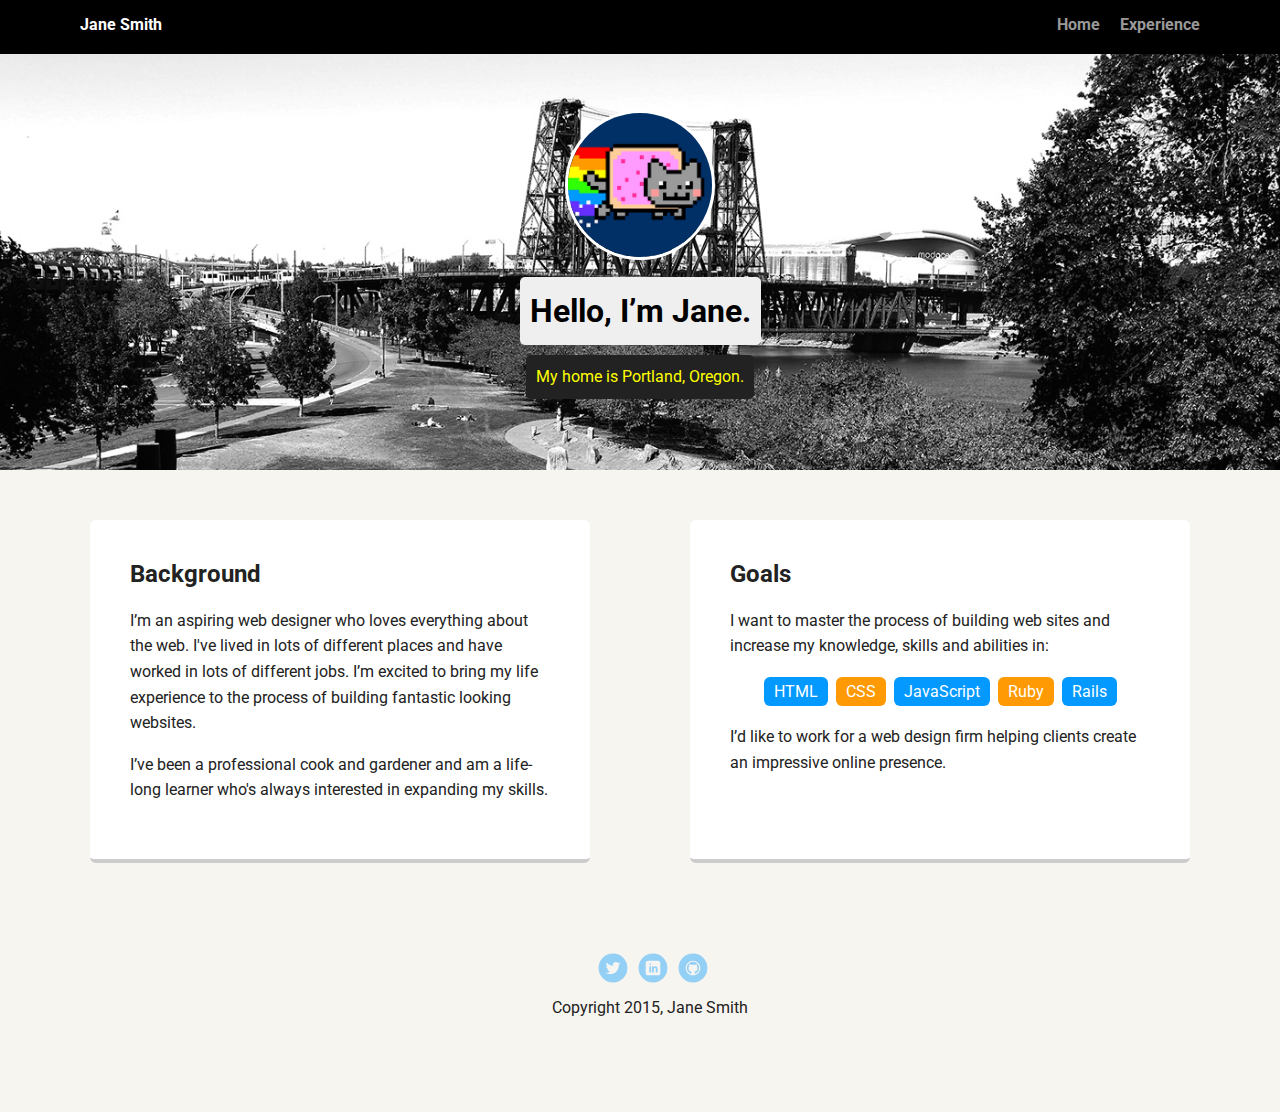
==== index.html @ 0ef42ff2 "First upload" ====
<!doctype html>
<html lang="en">
<head>
  <meta charset="utf-8">
  <title>Jane Smith's Profile</title>
  <meta name="viewport" content="width=device-width, initial-scale=1.0">
  <link rel="stylesheet" href="styles.css">
  <link href="https://fonts.googleapis.com/css?family=Muli%7CRoboto:400,300,500,700,900" rel="stylesheet"></head>
  <body>

    <div class="main-nav">
        <ul class="nav">
          <li class="name">Jane Smith</li>
          <li><a href="#">Home</a></li>
          <li><a href="#">Experience</a></li>
        </ul>
    </div>

    <header>
      <img src="images/me.png" alt="Drawing of Jane Smith" class="profile-image">
      <h1 class="tag name">Hello, I’m Jane.</h1>
      <p class="tag location">My home is Portland, Oregon.</p>
    </header>

    <main class="flex">
      <div class="card">
        <h2>Background</h2>
        <p>I’m an aspiring web designer who loves everything about the web. I've lived in lots of different places and have worked in lots of different jobs. I’m excited to bring my life experience to the process of building fantastic looking websites.</p>
        <p>I’ve been a professional cook and gardener and am a life-long learner who's always interested in expanding my skills.</p>
      </div> 

      <div class="card">
        <h2>Goals</h2>
        <p>I want to master the process of building web sites and increase my knowledge, skills and abilities in:</p>
        <ul class="skills">
          <li>HTML</li>
          <li>CSS</li>
          <li>JavaScript</li>
          <li>Ruby</li>
          <li>Rails</li>
        </ul>
        <p>I’d like to work for a web design firm helping clients create an impressive online presence.</p>
      </div> 

    </main>
    <footer>
      <ul>
        <li><a href="#" class="social twitter">Twitter</a></li>
        <li><a href="#" class="social linkedin">LinkedIn</a></li>
        <li><a href="#" class="social github">Github</a></li>
      </ul>
      <p class="copyright">Copyright 2015, Jane Smith</p>
    </footer>
  </body>
  </html>
---- styles.css ----
/* Global Layout Set-up */
* { 
  box-sizing: border-box;
}
  
body {
  margin: 0;
  padding: 0;
  text-align: center;
  font-family: 'Roboto', sans-serif;
  color: #222;
  background: #f7f5f0;
}
/* Link Styles */

a {
  text-decoration: none;
  color: #999;
}
a:hover {
  color: #6633ff;
}

/* Section Styles */

.main-nav {
  width: 100%;
  background: black;
  min-height: 30px;
  padding: 10px;
  position: fixed;
  text-align: center;
}
.nav {
  display: flex;
  justify-content: space-around;
  font-weight: 700;
  list-style-type: none;
  margin: 0 auto;
  padding: 0;
}

.nav .name {
    display: block;
    margin-right: auto;
    color: white;
}
.nav li {
  padding: 5px 10px 10px 10px;
}
.nav a {
  transition: all .5s;
}
.nav a:hover {
  color: white
}

header {
  text-align: center;
  background: url('images/portland.jpg') no-repeat top center ;
  background-size: cover;
  overflow: hidden;
  padding-top: 60px;
}
header {
  line-height: 1.5;
}
header .profile-image {
  margin-top: 50px;
  width: 150px;
  height: 150px;
  border-radius: 50%;
  border: 3px solid white;
  transition: all .5s;
}
header .profile-image:hover {
  transform: scale(1.2) rotate(5deg);
}
.tag {
  background-color: #efefef;
  color: black;
  padding: 10px;
  border-radius: 5px;
  display: table;
  margin: 10px auto;
} 
.location {
  background-color: #222;
  color: yellow;
}
.card {
  margin: 30px;
  padding: 20px 40px 40px;
  max-width: 500px;
  text-align: left;
  background: #fff;
  border-bottom: 4px solid #ccc;
  border-radius: 6px;
  transition: all .5s;
}
.card:hover {
  border-color: #ff99ff;
}

ul.skills {
  padding: 0;
  text-align: center;
}

.skills li {
  border-radius: 6px;
  display: inline-block;
  background: #ff9904;
  color: white;
  padding: 5px 10px;
  margin: 2px;
}

.skills li:nth-child(odd) {
  background: #0399ff;
}

footer {
  width: 100%;
  min-height: 30px;
  padding: 20px 0 40px 20px;
}

footer .copyright {
  top: -8px;
  font-size: .75em;
}

footer ul {
  list-style-type: none;
  margin: 0;
  padding: 0;
}

footer ul li {
  display: inline-block;
}

a.social {
  display: inline-block;
  text-indent: -9999px;
  margin-left: 5px;
  width: 30px;
  height: 30px;
  background-size: 30px 30px;
  opacity: .4;
  transition: all .5s;
}
a.twitter {
  background-image: url(images/twitter.svg);
}
a.linkedin {
  background-image: url(images/linkedin.svg);
}
a.github {
  background-image: url(images/github.svg);
}
a.social:hover {
  opacity: 1;
}
.clearfix {
  clear: both;
}

/* Styles for larger screens */
@media screen and (min-width: 720px) {
  
  .flex {
      display: -ms-flexbox;      /* TWEENER - IE 10 */
      display: flex; 
      max-width: 1200px;
      -ms-flex-pack: distribute;
      justify-content: space-around;
      margin: 0 auto;
  }

  header {
    min-height: 470px;
  }

  .nav {
    max-width: 1200px;
    padding: 0 30px;
  }


  main {
    padding-top: 20px;
  }

  main p {
    line-height: 1.6em;
  }

  footer {
    font-size: 1.3em;
    max-width: 1200px;
    margin: 40px auto;
  }

}
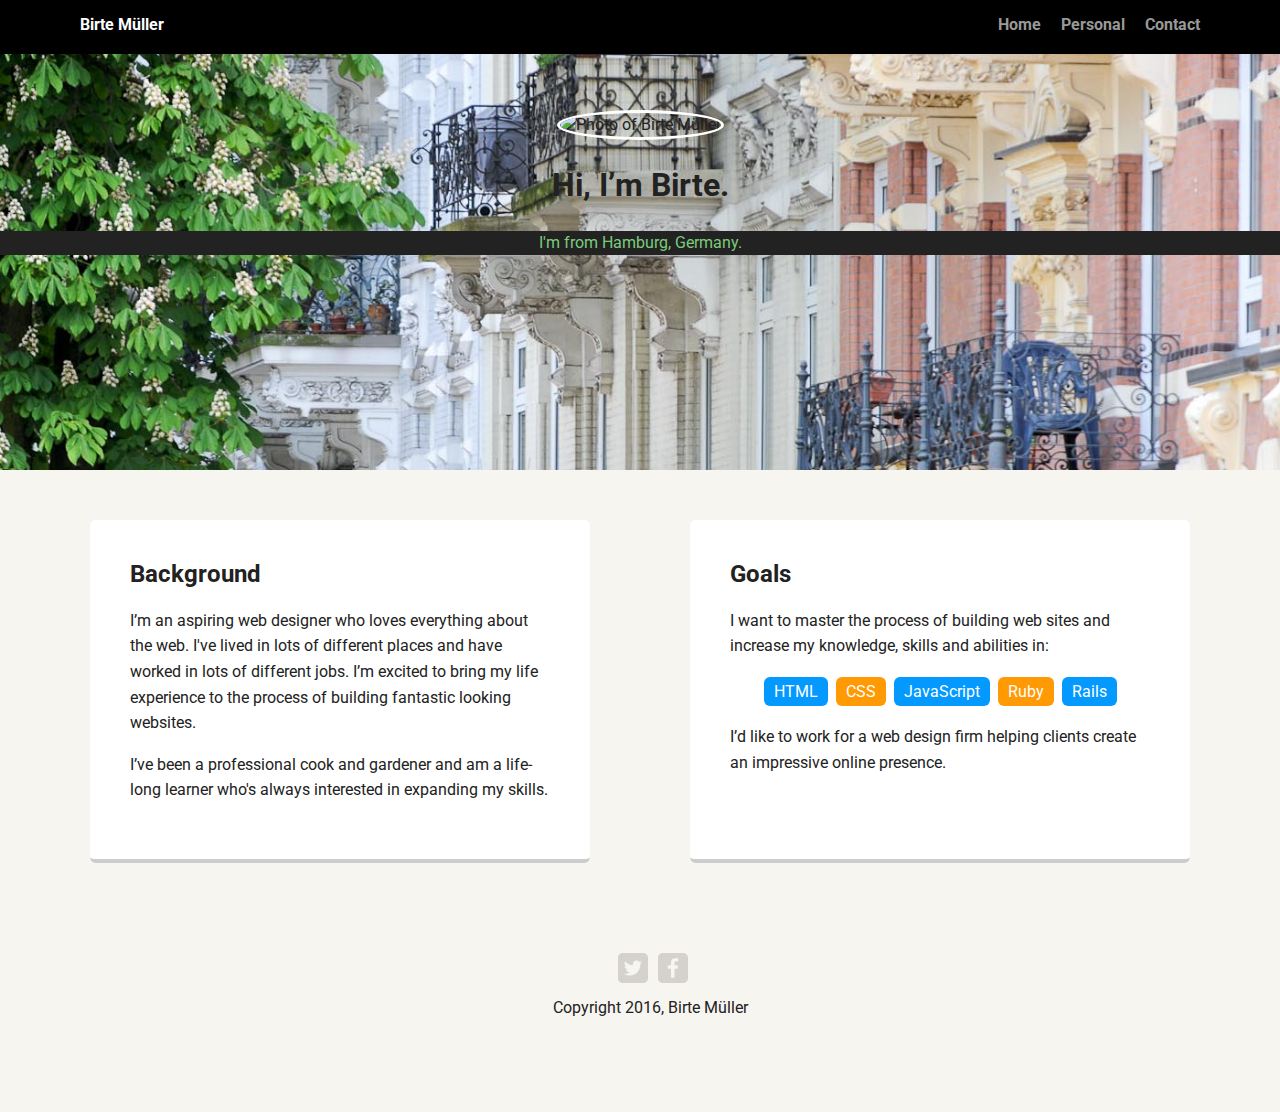
==== commit 0985b3f6: "first changes" ====
--- a/index.html
+++ b/index.html
@@ -2,7 +2,7 @@
 <html lang="en">
 <head>
   <meta charset="utf-8">
-  <title>Jane Smith's Profile</title>
+  <title>Birte Müller | Profile</title>
   <meta name="viewport" content="width=device-width, initial-scale=1.0">
   <link rel="stylesheet" href="styles.css">
   <link href="https://fonts.googleapis.com/css?family=Muli%7CRoboto:400,300,500,700,900" rel="stylesheet"></head>
@@ -10,16 +10,17 @@
 
     <div class="main-nav">
         <ul class="nav">
-          <li class="name">Jane Smith</li>
-          <li><a href="#">Home</a></li>
-          <li><a href="#">Experience</a></li>
+          <li class="name">Birte Müller</li>
+          <li class="selected"><a href="index.html">Home</a></li>
+          <li><a href="personal.html">Personal</a></li>
+          <li><a href="contact.html">Contact</a></li>
         </ul>
     </div>
 
     <header>
-      <img src="images/me.png" alt="Drawing of Jane Smith" class="profile-image">
-      <h1 class="tag name">Hello, I’m Jane.</h1>
-      <p class="tag location">My home is Portland, Oregon.</p>
+      <img src="images/me.jpg" alt="Photo of Birte Müller" class="profile-image">
+      <h1 class="tag name">Hi, I’m Birte.</h1>
+      <p class="tag location">I'm from Hamburg, Germany.</p>
     </header>
 
     <main class="flex">
@@ -27,7 +28,7 @@
         <h2>Background</h2>
         <p>I’m an aspiring web designer who loves everything about the web. I've lived in lots of different places and have worked in lots of different jobs. I’m excited to bring my life experience to the process of building fantastic looking websites.</p>
         <p>I’ve been a professional cook and gardener and am a life-long learner who's always interested in expanding my skills.</p>
-      </div> 
+      </div>
 
       <div class="card">
         <h2>Goals</h2>
@@ -40,16 +41,15 @@
           <li>Rails</li>
         </ul>
         <p>I’d like to work for a web design firm helping clients create an impressive online presence.</p>
-      </div> 
+      </div>
 
     </main>
     <footer>
       <ul>
-        <li><a href="#" class="social twitter">Twitter</a></li>
-        <li><a href="#" class="social linkedin">LinkedIn</a></li>
-        <li><a href="#" class="social github">Github</a></li>
+        <li><a href="http://twitter.com/tchibo_presse" class="social twitter">Twitter</a></li>
+        <li><a href="http://facebook.com/tchibo.de" class="social facebook">Facebook</a></li>
       </ul>
-      <p class="copyright">Copyright 2015, Jane Smith</p>
+      <p class="copyright">Copyright 2016, Birte Müller</p>
     </footer>
   </body>
   </html>
--- a/styles.css
+++ b/styles.css
@@ -1,8 +1,8 @@
 /* Global Layout Set-up */
-* { 
+* {
   box-sizing: border-box;
 }
-  
+
 body {
   margin: 0;
   padding: 0;
@@ -45,6 +45,8 @@
     margin-right: auto;
     color: white;
 }
+
+
 .nav li {
   padding: 5px 10px 10px 10px;
 }
@@ -57,7 +59,7 @@
 
 header {
   text-align: center;
-  background: url('images/portland.jpg') no-repeat top center ;
+  background: url('images/hamburg.jpg') no-repeat top center ;
   background-size: cover;
   overflow: hidden;
   padding-top: 60px;
@@ -76,17 +78,24 @@
 header .profile-image:hover {
   transform: scale(1.2) rotate(5deg);
 }
+
+/****
+Header Personal and Contact Page
+****/
+
+
+}
 .tag {
   background-color: #efefef;
-  color: black;
+  color: #4c4c4c;
   padding: 10px;
   border-radius: 5px;
   display: table;
   margin: 10px auto;
-} 
+}
 .location {
   background-color: #222;
-  color: yellow;
+  color: #7acc7a;
 }
 .card {
   margin: 30px;
@@ -152,14 +161,12 @@
   transition: all .5s;
 }
 a.twitter {
-  background-image: url(images/twitter.svg);
-}
-a.linkedin {
-  background-image: url(images/linkedin.svg);
-}
-a.github {
-  background-image: url(images/github.svg);
-}
+  background-image: url(images/twitter-wrap.png);
+}
+a.facebook {
+  background-image: url(images/facebook-wrap.png);
+}
+
 a.social:hover {
   opacity: 1;
 }
@@ -167,12 +174,16 @@
   clear: both;
 }
 
+.selected {
+  color: green;
+}
+
 /* Styles for larger screens */
 @media screen and (min-width: 720px) {
-  
+
   .flex {
       display: -ms-flexbox;      /* TWEENER - IE 10 */
-      display: flex; 
+      display: flex;
       max-width: 1200px;
       -ms-flex-pack: distribute;
       justify-content: space-around;
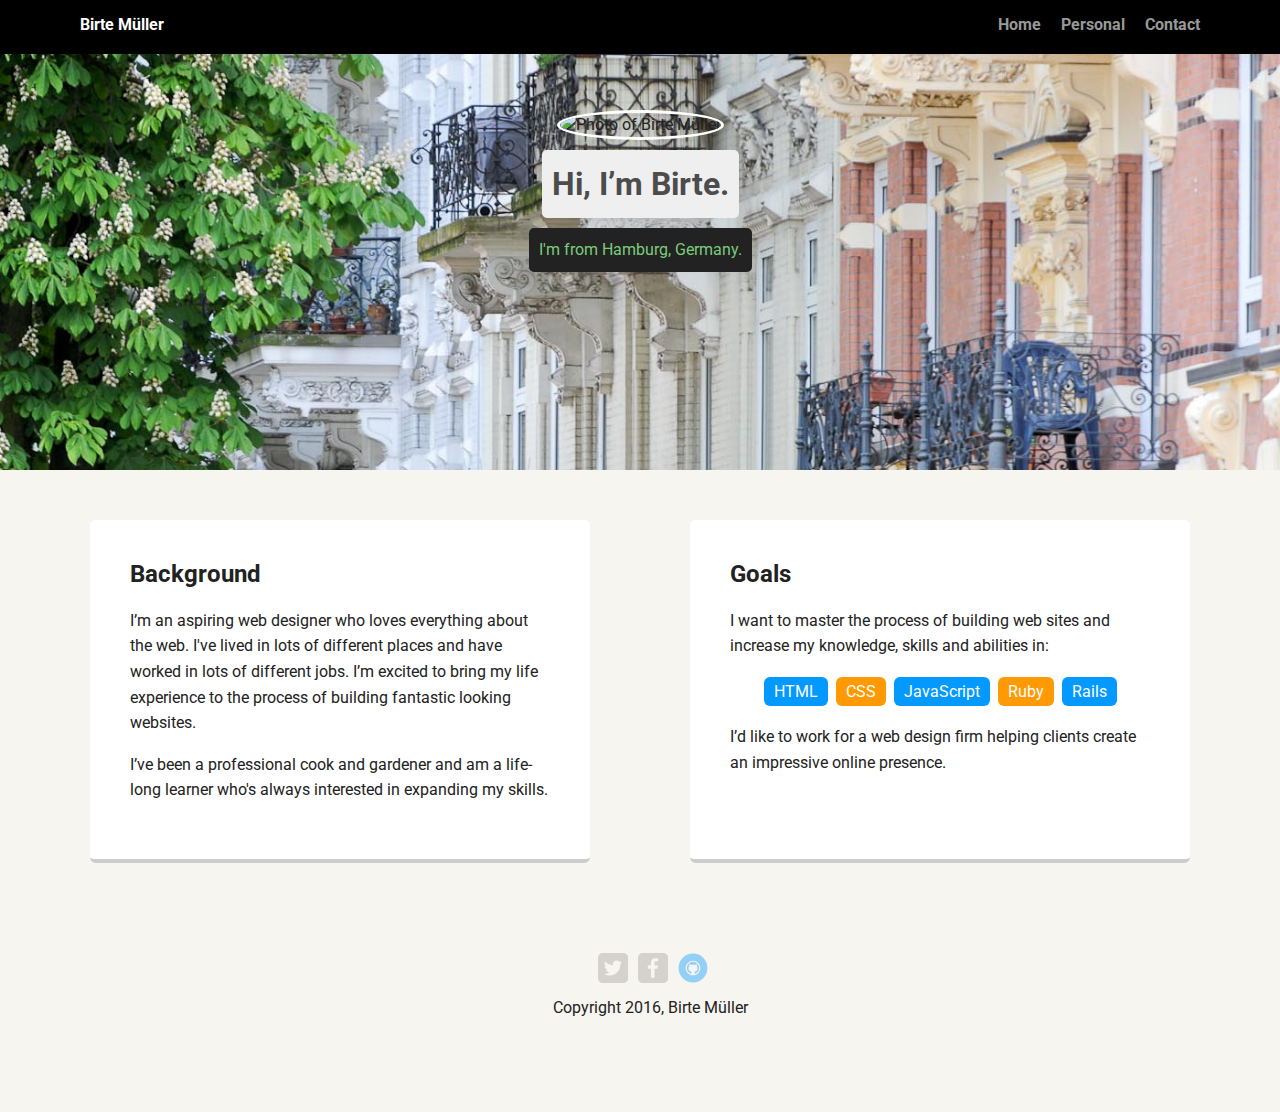
==== commit 62575997: "Subsites" ====
--- a/index.html
+++ b/index.html
@@ -26,7 +26,8 @@
     <main class="flex">
       <div class="card">
         <h2>Background</h2>
-        <p>I’m an aspiring web designer who loves everything about the web. I've lived in lots of different places and have worked in lots of different jobs. I’m excited to bring my life experience to the process of building fantastic looking websites.</p>
+        <p>I’m an aspiring web designer who loves everything about the web. I've lived in lots of different places and have worked in lots of different jobs. I’m excited to bring my life experience to the process of building fantastic looking websites.
+        </p>
         <p>I’ve been a professional cook and gardener and am a life-long learner who's always interested in expanding my skills.</p>
       </div>
 
@@ -48,6 +49,7 @@
       <ul>
         <li><a href="http://twitter.com/tchibo_presse" class="social twitter">Twitter</a></li>
         <li><a href="http://facebook.com/tchibo.de" class="social facebook">Facebook</a></li>
+        <li><a href="http://facebook.com/tchibo.de" class="social github">GitHub</a></li>
       </ul>
       <p class="copyright">Copyright 2016, Birte Müller</p>
     </footer>
--- a/styles.css
+++ b/styles.css
@@ -45,8 +45,6 @@
     margin-right: auto;
     color: white;
 }
-
-
 .nav li {
   padding: 5px 10px 10px 10px;
 }
@@ -67,7 +65,8 @@
 header {
   line-height: 1.5;
 }
-header .profile-image {
+
+header .profile-image, .subsite-profile-image {
   margin-top: 50px;
   width: 150px;
   height: 150px;
@@ -75,16 +74,11 @@
   border: 3px solid white;
   transition: all .5s;
 }
-header .profile-image:hover {
+header .profile-image:hover, .subsite-profile-image:hover {
   transform: scale(1.2) rotate(5deg);
 }
 
-/****
-Header Personal and Contact Page
-****/
-
-
-}
+
 .tag {
   background-color: #efefef;
   color: #4c4c4c;
@@ -108,7 +102,7 @@
   transition: all .5s;
 }
 .card:hover {
-  border-color: #ff99ff;
+  border-color: #7acc7a;
 }
 
 ul.skills {
@@ -163,10 +157,12 @@
 a.twitter {
   background-image: url(images/twitter-wrap.png);
 }
+a.github {
+  background-image: url(images/github.svg);
+}
 a.facebook {
   background-image: url(images/facebook-wrap.png);
 }
-
 a.social:hover {
   opacity: 1;
 }
@@ -174,8 +170,26 @@
   clear: both;
 }
 
-.selected {
-  color: green;
+/*********
+Subsites
+**********/
+
+.header-subsite {
+  padding-top: 40px;
+  padding-right: 40px;
+  width: 100%;
+  height: 300px;
+  background: url(images/hamburg.jpg);
+}
+
+.subsite-profile-image {
+  float: right;
+}
+
+
+
+ul {
+  list-style: none;
 }
 
 /* Styles for larger screens */
@@ -199,6 +213,9 @@
     padding: 0 30px;
   }
 
+.card {
+  min-width: 500px;
+}
 
   main {
     padding-top: 20px;
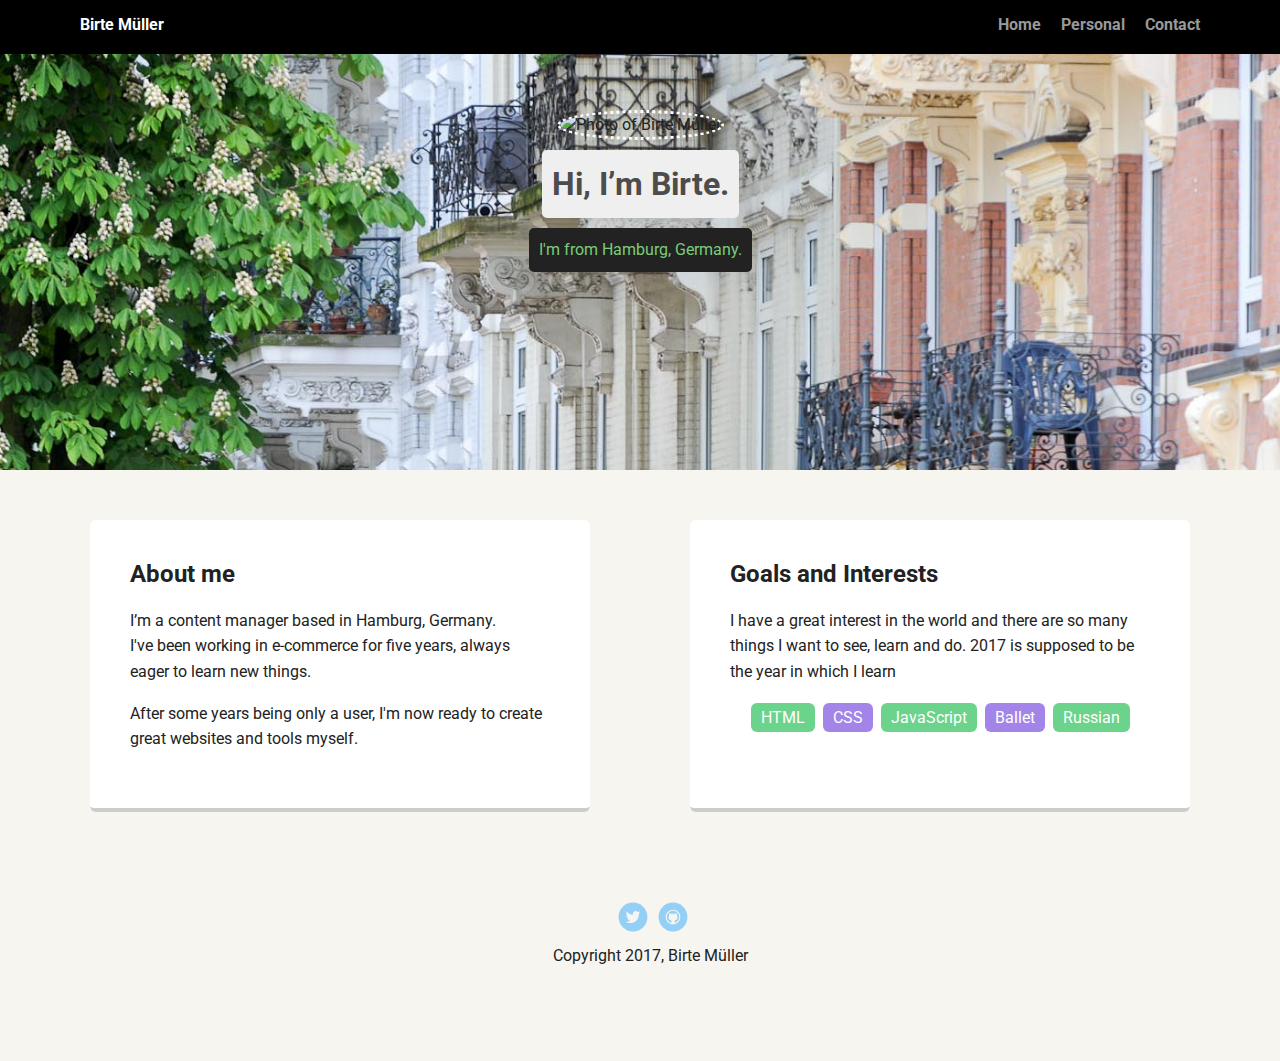
==== commit 59af3d5c: "Final touches on project" ====
--- a/index.html
+++ b/index.html
@@ -25,33 +25,32 @@
 
     <main class="flex">
       <div class="card">
-        <h2>Background</h2>
-        <p>I’m an aspiring web designer who loves everything about the web. I've lived in lots of different places and have worked in lots of different jobs. I’m excited to bring my life experience to the process of building fantastic looking websites.
+        <h2>About me</h2>
+        <p>I’m a content manager based in Hamburg, Germany.<br> I've been working in e-commerce for five years, always eager to learn new things.
         </p>
-        <p>I’ve been a professional cook and gardener and am a life-long learner who's always interested in expanding my skills.</p>
+        <p>After some years being only a user, I'm now ready to create great websites and tools myself.</p>
       </div>
 
       <div class="card">
-        <h2>Goals</h2>
-        <p>I want to master the process of building web sites and increase my knowledge, skills and abilities in:</p>
+        <h2>Goals and Interests</h2>
+        <p>I have a great interest in the world and there are so many things I want to see, learn and do. 2017 is supposed to be the year in which I learn</p>
         <ul class="skills">
           <li>HTML</li>
           <li>CSS</li>
           <li>JavaScript</li>
-          <li>Ruby</li>
-          <li>Rails</li>
+          <li>Ballet</li>
+          <li>Russian</li>
         </ul>
-        <p>I’d like to work for a web design firm helping clients create an impressive online presence.</p>
+
       </div>
 
     </main>
     <footer>
       <ul>
-        <li><a href="http://twitter.com/tchibo_presse" class="social twitter">Twitter</a></li>
-        <li><a href="http://facebook.com/tchibo.de" class="social facebook">Facebook</a></li>
-        <li><a href="http://facebook.com/tchibo.de" class="social github">GitHub</a></li>
+        <li><a href="http://twitter.com/tchibo_presse" class="social twitter" target="_blank">Twitter</a></li>
+        <li><a href="https://github.com/birtemueller" class="social github" target="_blank">Github</a></li>
       </ul>
-      <p class="copyright">Copyright 2016, Birte Müller</p>
+      <p class="copyright">Copyright 2017, Birte Müller</p>
     </footer>
   </body>
   </html>
--- a/styles.css
+++ b/styles.css
@@ -18,7 +18,7 @@
   color: #999;
 }
 a:hover {
-  color: #6633ff;
+  color: #7acc7a;
 }
 
 /* Section Styles */
@@ -30,6 +30,7 @@
   padding: 10px;
   position: fixed;
   text-align: center;
+  z-index: 9;
 }
 .nav {
   display: flex;
@@ -71,7 +72,7 @@
   width: 150px;
   height: 150px;
   border-radius: 50%;
-  border: 3px solid white;
+  border: 3px dotted white;
   transition: all .5s;
 }
 header .profile-image:hover, .subsite-profile-image:hover {
@@ -113,14 +114,14 @@
 .skills li {
   border-radius: 6px;
   display: inline-block;
-  background: #ff9904;
+  background: #a385ea;
   color: white;
   padding: 5px 10px;
   margin: 2px;
 }
 
 .skills li:nth-child(odd) {
-  background: #0399ff;
+  background: #6bd38b;
 }
 
 footer {
@@ -155,13 +156,13 @@
   transition: all .5s;
 }
 a.twitter {
-  background-image: url(images/twitter-wrap.png);
+  background-image: url(images/twitter.svg);
+}
+a.linkedin {
+  background-image: url(images/linkedin.svg);
 }
 a.github {
   background-image: url(images/github.svg);
-}
-a.facebook {
-  background-image: url(images/facebook-wrap.png);
 }
 a.social:hover {
   opacity: 1;
@@ -186,10 +187,45 @@
   float: right;
 }
 
-
+.gallery img {
+  border-radius: 50%;
+  padding: 20px;
+}
+
+.gallery img:hover {
+  transform: scale(1.2);
+  z-index: 5;
+}
 
 ul {
   list-style: none;
+}
+
+.recommendation li,
+.places li{
+  padding: 5px 0px;
+}
+
+
+
+.contact a{
+  display: block;
+  min-height: 20px;
+  background-repeat: no-repeat;
+  background-size: 20px 20px;
+  padding: 0 0 0 30px;
+  margin: 0 0 10px;
+}
+.contact li.mail a{
+  background-image: url(images/mail.png);
+}
+
+.contact li.phone a{
+  background-image: url(images/phone.png);
+}
+
+.contact li.facebook a {
+  background-image: url(images/facebook.png);
 }
 
 /* Styles for larger screens */
